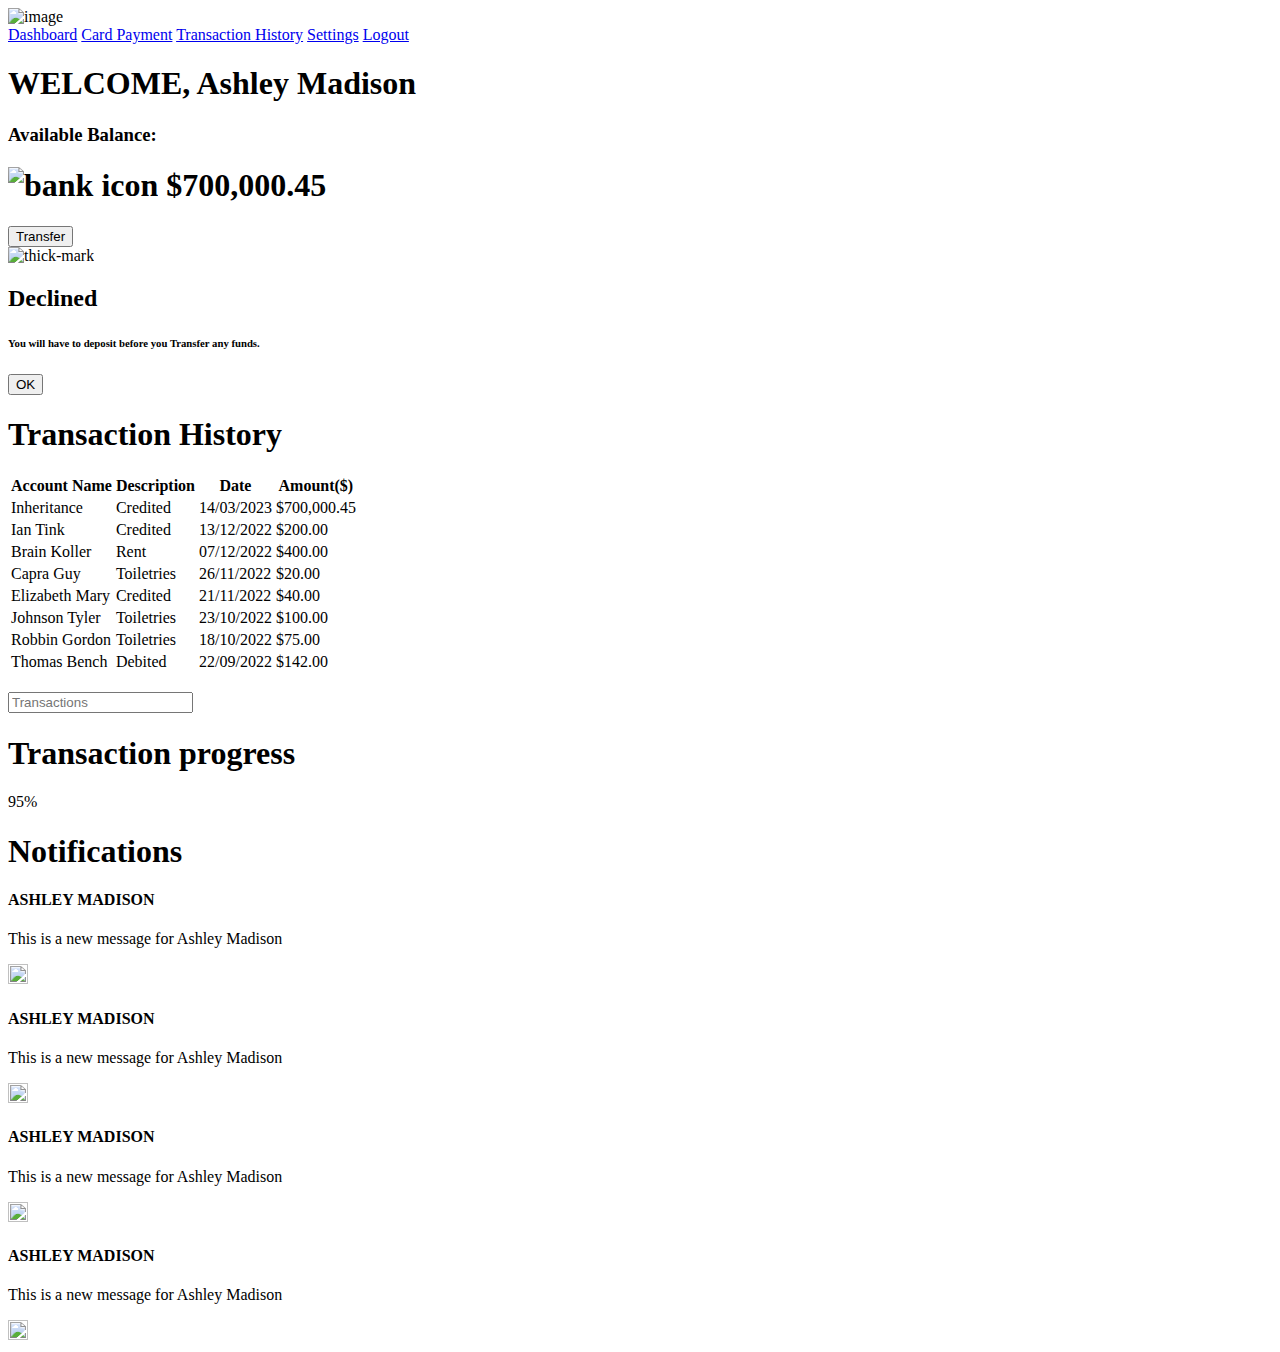
==== main.html @ 2a8e531a "another commit" ====
<!DOCTYPE html>
<html lang="en">
<head>
    <meta charset="UTF-8">
    <meta http-equiv="X-UA-Compatible" content="IE=edge">
    <meta name="viewport" content="width=device-width, initial-scale=1.0">
    <link rel="stylesheet" href="https://cdnjs.cloudflare.com/ajax/libs/font-awesome/6.3.0/css/all.min.css" integrity="sha512-SzlrxWUlpfuzQ+pcUCosxcglQRNAq/DZjVsC0lE40xsADsfeQoEypE+enwcOiGjk/bSuGGKHEyjSoQ1zVisanQ==" crossorigin="anonymous" referrerpolicy="no-referrer" />
    <link rel="stylesheet" href="main.css">
    <title>Bank Of America</title>
</head>
<body>
    <div class="container">
        <!------First Content------->
        <div class="sidenav" id="navlinks">
            <i class="fa-solid fa-xmark" onclick="hideMenu()"></i>
            <div class="header">
                <img src="Bank_of_America_logo_V.png" alt="image" width="50%">
            </div>
            <div class="lists">
                    <a href="main.html" class="menuList active">Dashboard</a>
                    <a href="#" class="menuList">Card Payment</a>
                    <a href="trans.html" class="menuList">Transaction History</a>
                    <a href="setting.html" class="menuList">Settings</a>
                    <a href="index.html" class="menuList">Logout</a>
            </div>
        </div>
         <!------Middle content------->
        <div class="content">
            <div class="first-content">    
                <h1><span>WELCOME, </span>Ashley Madison</h1>
                <i class="fa-solid fa-bars" onclick="showMenu()"></i>
            </div>
            <div class="second-content">
                <div class="notes">
                    <h3><b>Available Balance:</b></h3>
                    <h1><img src="bank-icon-5983.png" alt="bank icon" width="40px"> $700,000.45</h1>
                </div>
                
                <div class="button">
                    <button type="button" id="button" onclick="openPopup()">Transfer</button>
                </div>
            </div>
            <div class="popup" id="popup">
                <img src="error.png" alt="thick-mark" class="img">
                <h2>Declined</h2>
                <h6>You will have to deposit before you Transfer any funds.</h6>
                <button type="button" onclick="closePopup()">OK</button>
            </div>
            <div class="third-content">
                <h1>Transaction History</h1>
                <div class="table">
                    <table>
                        <tr>
                            <th>Account Name</th>
                            <th>Description</th>
                            <th>Date</th>
                            <th>Amount($)</th>
                        </tr>
                        <tr>
                            <td>Inheritance</td>
                            <td>Credited</td>
                            <td>14/03/2023</td>
                            <td class="green">$700,000.45</td>
                        </tr>
                        <tr>
                            <td>Ian Tink</td>
                            <td>Credited</td>
                            <td>13/12/2022</td>
                            <td class="green">$200.00</span></td>
                        </tr>
                        <tr>
                            <td>Brain Koller</td>
                            <td>Rent</td>
                            <td>07/12/2022</td>
                            <td class="red">$400.00</td>
                        </tr>
                        <tr>
                            <td>Capra Guy</td>
                            <td>Toiletries</td>
                            <td>26/11/2022</td>
                            <td class="red">$20.00</span></td>
                        </tr>
                        <tr>
                            <td>Elizabeth Mary</td>
                            <td>Credited</td>
                            <td>21/11/2022</td>
                            <td class="green">$40.00</td>
                        </tr>
                        <tr>
                            <td>Johnson Tyler</td>
                            <td>Toiletries</td>
                            <td>23/10/2022</td>
                            <td class="green">$100.00</td>
                        </tr>
                        <tr>
                            <td>Robbin Gordon</td>
                            <td>Toiletries</td>
                            <td>18/10/2022</td>
                            <td class="red">$75.00</td>
                        </tr>
                        <tr>
                            <td>Thomas Bench</td>
                            <td>Debited</td>
                            <td>22/09/2022</td>
                            <td class="red">$142.00</td>
                        </tr>
                    </table>
                </div>        
            </div>
        </div>
         <!------Last end content------->
        <div class="sidenav-2">
            <div class="images-settings">
                <img src="message.png" alt="" width="40px">
                <img src="Iohy.PNG" alt="" width="40px">
                <img src="Icon.PNG" alt="" width="40px">
            </div>
            <div class="search-box">
                <form action="#">
                    <input type="search " name="" id="" placeholder="Transactions">
                </form>
            </div>
            <div class="text-progress">
                <h1>Transaction progress</h1>
            </div>
            <div class="progress-bar">
                <div class="value">95%</div>
            </div>
            <div class="progress-notes">
               <h1>Notifications</h1>
               <div class="card-message">
                    <div class="list-head">
                        <div class="list">
                            <div class="head">
                                <h4>ASHLEY MADISON</h4>
                                <p>This is a new message for Ashley Madison</p>
                            </div>
                            <img src="1.PNG" alt="" width="20px" height="20px">
                        </div>
                        <div class="list">
                            <div class="head">
                                <h4>ASHLEY MADISON</h4>
                                <p>This is a new message for Ashley Madison</p>
                            </div>
                            <img src="1.PNG" alt="" width="20px" height="20px">
                        </div>
                        <div class="list">
                            <div class="head">
                                <h4>ASHLEY MADISON</h4>
                                <p>This is a new message for Ashley Madison</p>
                            </div>
                            <img src="1.PNG" alt="" width="20px" height="20px">
                        </div>
                        <div class="list">
                            <div class="head">
                                <h4>ASHLEY MADISON</h4>
                                <p>This is a new message for Ashley Madison</p>
                            </div>
                            <img src="1.PNG" alt="" width="20px" height="20px">
                        </div>
                    </div>
               </div>

            </div>
        </div>
    </div>

    <!--javascript placement here......-->
    <script>
         // -----------MenuLists------------
        const menuLists = document.querySelectorAll(".menuList");

        const changeActiveitem = () =>{
            menuLists.forEach(item => {
                item.classList.remove("active");
            })
        }

        menuLists.forEach(item =>{
            item.addEventListener("click", () =>{
                changeActiveitem();
                item.classList.add("active");
            })
        })
                // ---------Popups----------
        let popup = document.getElementById("popup");
        function openPopup(){
            popup.classList.add("open-popup");
        }
        function closePopup(){
            popup.classList.remove("open-popup");
        }

            var navlinks = document.getElementById("navlinks");
            function showMenu(){
                navlinks.style.right = "0";
            }
            function hideMenu(){
                navlinks.style.right = "-220px";
            }
    </script>
</body>
</html>
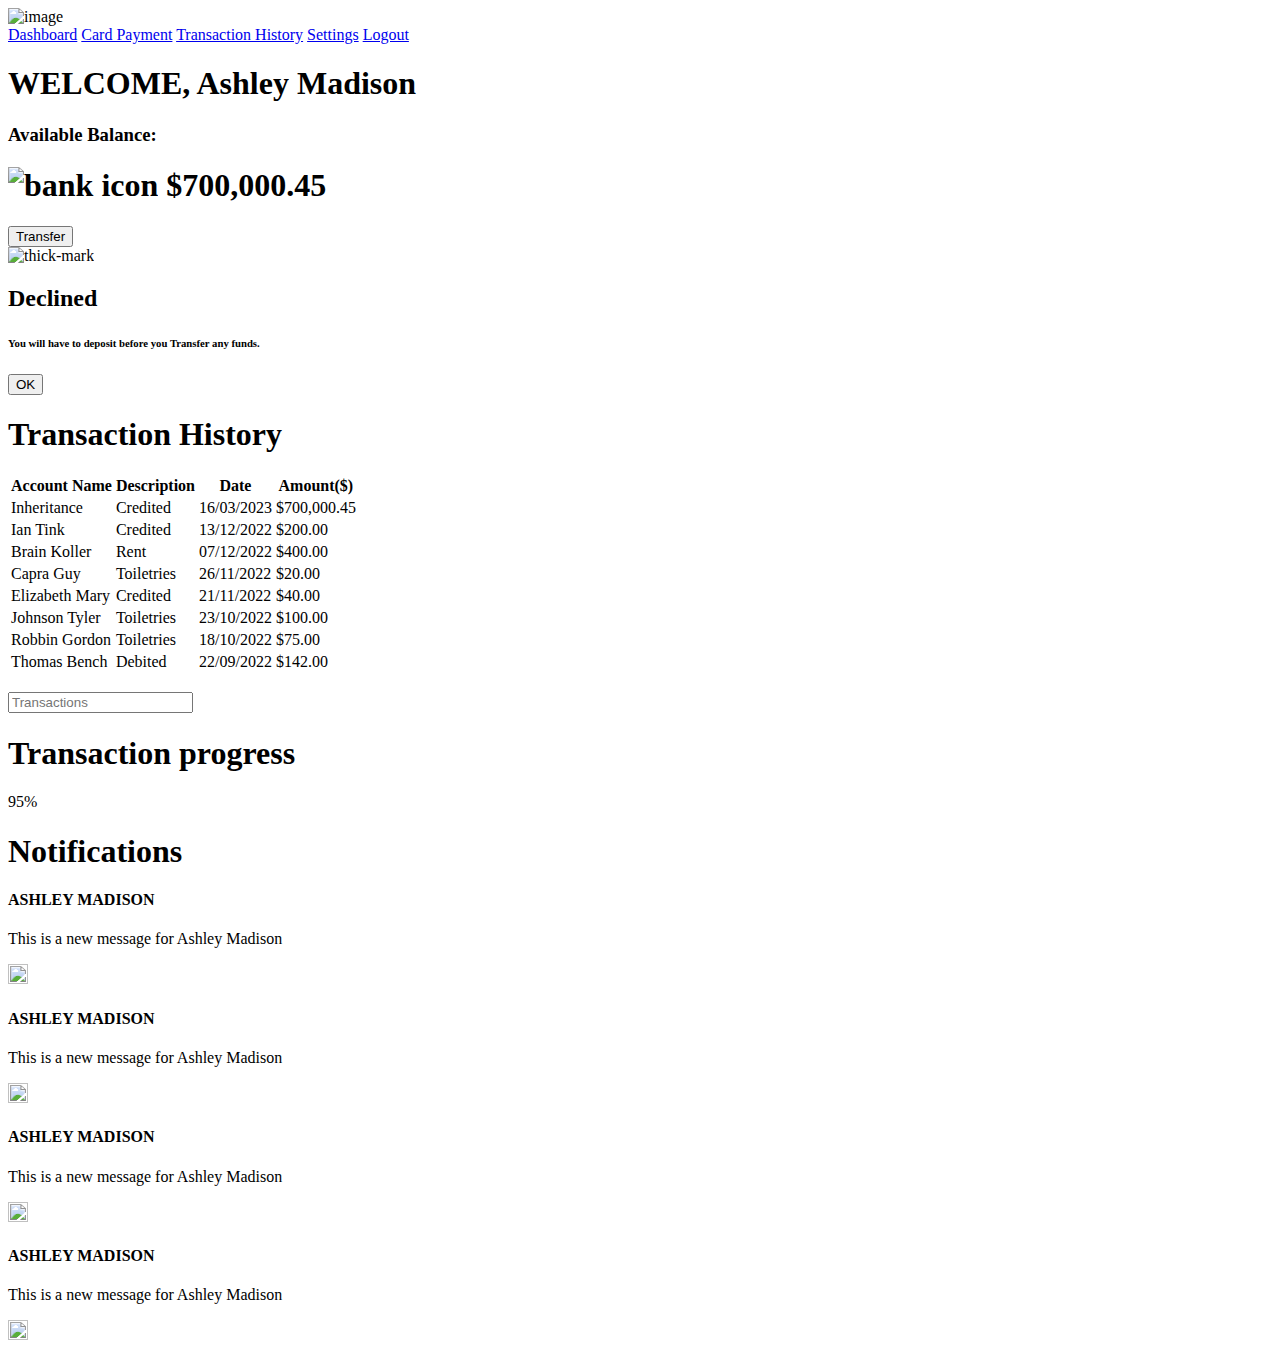
==== commit a60ccfc0: "date commit" ====
--- a/main.html
+++ b/main.html
@@ -59,7 +59,7 @@
                         <tr>
                             <td>Inheritance</td>
                             <td>Credited</td>
-                            <td>14/03/2023</td>
+                            <td>16/03/2023</td>
                             <td class="green">$700,000.45</td>
                         </tr>
                         <tr>
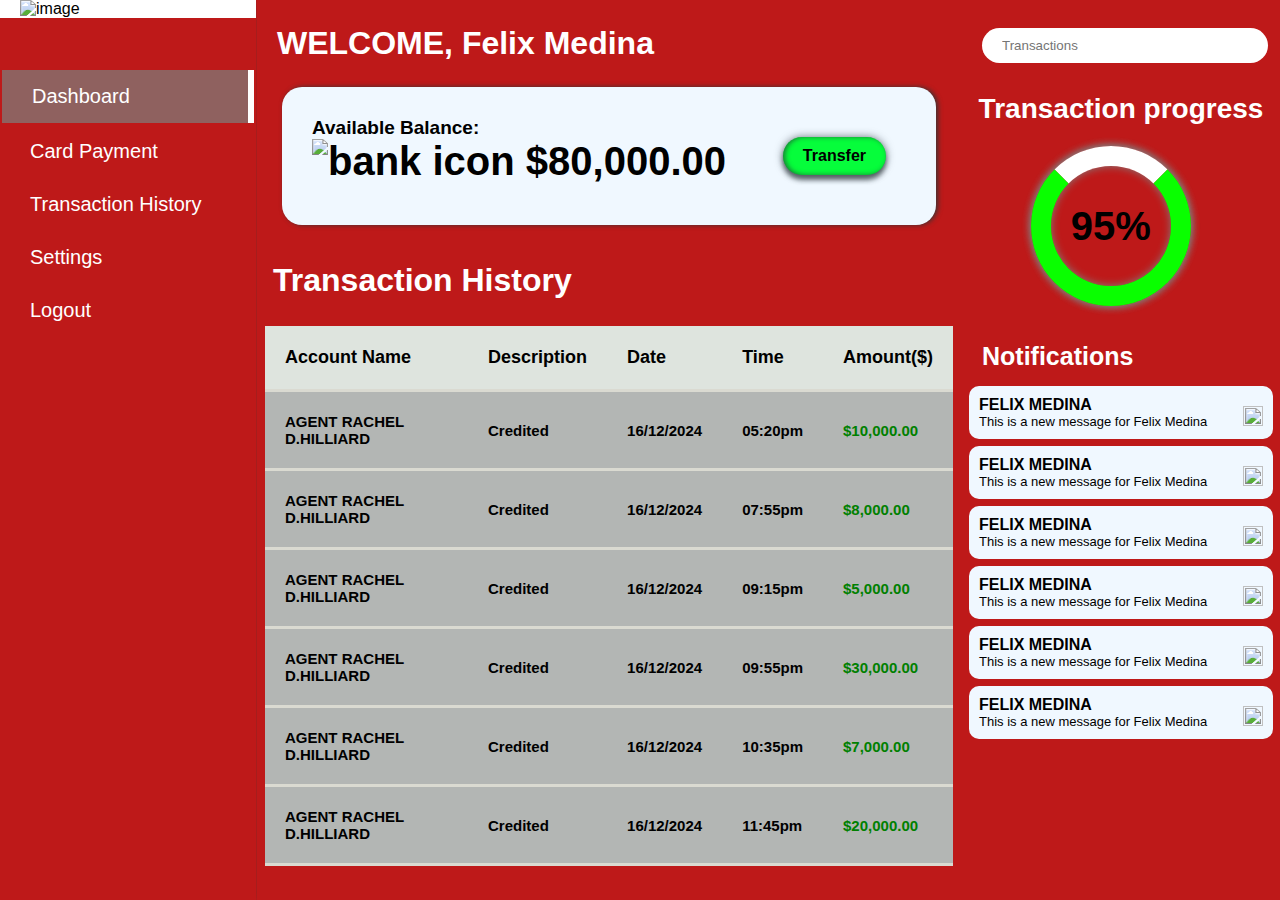
==== commit 0df95c4a: "commit 001" ====
--- a/main.html
+++ b/main.html
@@ -27,13 +27,13 @@
          <!------Middle content------->
         <div class="content">
             <div class="first-content">    
-                <h1><span>WELCOME, </span>Ashley Madison</h1>
+                <h1><span>WELCOME, </span>Felix Medina</h1>
                 <i class="fa-solid fa-bars" onclick="showMenu()"></i>
             </div>
             <div class="second-content">
                 <div class="notes">
                     <h3><b>Available Balance:</b></h3>
-                    <h1><img src="bank-icon-5983.png" alt="bank icon" width="40px"> $700,000.45</h1>
+                    <h1><img src="bank-icon-5983.png" alt="bank icon" width="40px"> $80,000.00</h1>
                 </div>
                 
                 <div class="button">
@@ -54,56 +54,52 @@
                             <th>Account Name</th>
                             <th>Description</th>
                             <th>Date</th>
+                            <th>Time</th>
                             <th>Amount($)</th>
                         </tr>
                         <tr>
-                            <td>Inheritance</td>
-                            <td>Credited</td>
-                            <td>16/03/2023</td>
-                            <td class="green">$700,000.45</td>
-                        </tr>
-                        <tr>
-                            <td>Ian Tink</td>
-                            <td>Credited</td>
-                            <td>13/12/2022</td>
-                            <td class="green">$200.00</span></td>
-                        </tr>
-                        <tr>
-                            <td>Brain Koller</td>
-                            <td>Rent</td>
-                            <td>07/12/2022</td>
-                            <td class="red">$400.00</td>
-                        </tr>
-                        <tr>
-                            <td>Capra Guy</td>
-                            <td>Toiletries</td>
-                            <td>26/11/2022</td>
-                            <td class="red">$20.00</span></td>
-                        </tr>
-                        <tr>
-                            <td>Elizabeth Mary</td>
-                            <td>Credited</td>
-                            <td>21/11/2022</td>
-                            <td class="green">$40.00</td>
-                        </tr>
-                        <tr>
-                            <td>Johnson Tyler</td>
-                            <td>Toiletries</td>
-                            <td>23/10/2022</td>
-                            <td class="green">$100.00</td>
-                        </tr>
-                        <tr>
-                            <td>Robbin Gordon</td>
-                            <td>Toiletries</td>
-                            <td>18/10/2022</td>
-                            <td class="red">$75.00</td>
-                        </tr>
-                        <tr>
-                            <td>Thomas Bench</td>
-                            <td>Debited</td>
-                            <td>22/09/2022</td>
-                            <td class="red">$142.00</td>
-                        </tr>
+                            <td>AGENT RACHEL D.HILLIARD</td>
+                            <td>Credited</td>
+                            <td>16/12/2024</td>
+                            <td>05:20pm</td>
+                            <td class="green">$10,000.00</td>
+                        </tr>
+                        <tr>
+                            <td>AGENT RACHEL D.HILLIARD</td>
+                            <td>Credited</td>
+                            <td>16/12/2024</td>
+                            <td>07:55pm</td>
+                            <td class="green">$8,000.00</td>
+                        </tr>
+                        <tr>
+                            <td>AGENT RACHEL D.HILLIARD</td>
+                            <td>Credited</td>
+                            <td>16/12/2024</td>
+                            <td>09:15pm</td>
+                            <td class="green">$5,000.00</td>
+                        </tr>
+                        <tr>
+                            <td>AGENT RACHEL D.HILLIARD</td>
+                            <td>Credited</td>
+                            <td>16/12/2024</td>
+                            <td>09:55pm</td>
+                            <td class="green">$30,000.00</td>
+                        </tr>
+                        <tr>
+                            <td>AGENT RACHEL D.HILLIARD</td>
+                            <td>Credited</td>
+                            <td>16/12/2024</td>
+                            <td>10:35pm</td>
+                            <td class="green">$7,000.00</td>
+                        </tr>
+                        <tr>
+                            <td>AGENT RACHEL D.HILLIARD</td>
+                            <td>Credited</td>
+                            <td>16/12/2024</td>
+                            <td>11:45pm</td>
+                            <td class="green">$20,000.00</td>
+                        </tr>
+                        
                     </table>
                 </div>        
             </div>
@@ -132,29 +128,43 @@
                     <div class="list-head">
                         <div class="list">
                             <div class="head">
-                                <h4>ASHLEY MADISON</h4>
-                                <p>This is a new message for Ashley Madison</p>
-                            </div>
-                            <img src="1.PNG" alt="" width="20px" height="20px">
-                        </div>
-                        <div class="list">
-                            <div class="head">
-                                <h4>ASHLEY MADISON</h4>
-                                <p>This is a new message for Ashley Madison</p>
-                            </div>
-                            <img src="1.PNG" alt="" width="20px" height="20px">
-                        </div>
-                        <div class="list">
-                            <div class="head">
-                                <h4>ASHLEY MADISON</h4>
-                                <p>This is a new message for Ashley Madison</p>
-                            </div>
-                            <img src="1.PNG" alt="" width="20px" height="20px">
-                        </div>
-                        <div class="list">
-                            <div class="head">
-                                <h4>ASHLEY MADISON</h4>
-                                <p>This is a new message for Ashley Madison</p>
+                                <h4>FELIX MEDINA</h4>
+                                <p>This is a new message for Felix Medina</p>
+                            </div>
+                            <img src="1.PNG" alt="" width="20px" height="20px">
+                        </div>
+                        <div class="list">
+                            <div class="head">
+                                <h4>FELIX MEDINA</h4>
+                                <p>This is a new message for Felix Medina</p>
+                            </div>
+                            <img src="1.PNG" alt="" width="20px" height="20px">
+                        </div>
+                        <div class="list">
+                            <div class="head">
+                                <h4>FELIX MEDINA</h4>
+                                <p>This is a new message for Felix Medina</p>
+                            </div>
+                            <img src="1.PNG" alt="" width="20px" height="20px">
+                        </div>
+                        <div class="list">
+                            <div class="head">
+                                <h4>FELIX MEDINA</h4>
+                                <p>This is a new message for Felix Medina</p>
+                            </div>
+                            <img src="1.PNG" alt="" width="20px" height="20px">
+                        </div>
+                        <div class="list">
+                            <div class="head">
+                                <h4>FELIX MEDINA</h4>
+                                <p>This is a new message for Felix Medina</p>
+                            </div>
+                            <img src="1.PNG" alt="" width="20px" height="20px">
+                        </div>
+                        <div class="list">
+                            <div class="head">
+                                <h4>FELIX MEDINA</h4>
+                                <p>This is a new message for Felix Medina</p>
                             </div>
                             <img src="1.PNG" alt="" width="20px" height="20px">
                         </div>
--- a/main.css
+++ b/main.css
@@ -0,0 +1,728 @@
+*{
+    padding: 0;
+    margin: 0;
+    box-sizing: border-box;
+    font-family: "poppins", sans-serif;
+}
+.container{
+    width: 100%;
+    height: 100vh;
+    display: grid;
+    grid-template-columns: 20% 55% auto;
+    gap: 1px;
+    position: relative;
+    background: rgb(190, 25, 25);
+    /* background-color: rgba(204, 202, 202, 0.842); */
+}
+/* ----------side-nav1-------- */
+.sidenav{
+    /* background-color: rgb(254, 255, 255); */
+    background: rgb(190, 25, 25);
+    /* border-radius: 5px; */
+    box-shadow: 2px 1px 10px rgba(54, 53, 53, 0.288);
+}
+.sidenav .header{
+    margin-bottom: 50px;
+    margin-left: 0px;
+    padding-left: 20px;
+    background-color: white;
+}
+.header img{
+    width: 90%;
+}
+.lists{
+    margin: 8px 0;
+    display: flex;
+    flex-direction: column;
+}
+.lists a{
+    text-decoration: none;
+    padding: 15px 30px;
+    color: #fff;
+    transition: all 300ms ease;
+    font-size: 20px;
+}
+.lists a:hover{
+    background-color: rgba(116, 139, 136, 0.63);
+}
+.lists .active{
+    padding: 15px 30px;
+    background-color: rgba(116, 139, 136, 0.63);
+    color: #fff;
+    margin: 2px;
+    font-size: 20px;
+    border-right: 6px solid rgb(255, 255, 255);
+}
+/* ----------Main contect-------- */
+.content{
+    /* background-color: rgb(255, 255, 255); */
+    background: rgb(190, 25, 25);
+}
+.first-content{
+    margin: 25px 20px ;
+}
+.first-content h1{
+    color: #fff;
+}
+.second-content{
+    /* border: 1px solid blue; */
+    padding: 30px 30px;
+    border-radius: 20px;
+    margin: 10px 25px;
+    box-shadow: 2px 0 5px rgb(56, 52, 52);
+    display: flex;
+    justify-content: space-between;
+    background-color: aliceblue;
+}
+.notes h3{
+    font-size: 19px;
+    font-weight: 500;
+}
+.notes h1{
+    font-size: 40px;
+}
+.button{
+    padding: 20px;
+}
+.button button{
+    padding: 10px 20px;
+    margin-top: 0px;
+    font-size: 16px;
+    font-weight: 600;
+    border: 0;
+    border-radius: 20px;
+    background-color: rgb(6, 253, 59);
+    cursor: pointer;
+    box-shadow:  inset 2px 0 5px #222e33a2, 0 5px 5px #222e33a2,0 0 9px #222e33a2;
+}
+.popup{
+    width: 400px;
+    position: absolute;
+    display: flex;
+    flex-direction: column;
+    top: 0;
+    left: 50%;
+    border-radius: 8px;
+    background: rgba(188, 229, 236, 0.849);
+    transform: translate(-50%,-50%) scale(0.1);
+    text-align: center;
+    padding: 0 26px 40px;
+    visibility: hidden;
+    transition: transform 0.4s, top 0.4s;
+}
+.popup .img{
+    width: 100px;
+    margin-top: -50px;
+    margin-left: 120px;
+    border-radius: 50px;
+    box-shadow: 0 2px 5px rgba(44, 40, 40, 0.2)
+}
+.open-popup{
+    top: 50%;
+    visibility: visible;
+    transform: translate(-50%,-50%) scale(1.0);
+}
+.popup h2{
+    font-size: 30px;
+    margin: 10px 0 4px;
+}
+.popup button{
+    padding: 10px 0;
+    width: 100%;
+    margin-top: 30px;
+    background: rgb(204, 13, 13);
+    color: #fff;
+    font-size: 20px;
+    font-weight: 600;
+    border-radius: 20px;
+    border: 0;
+    outline: none;
+    cursor: pointer;
+}
+.popup h6{
+    font-size: 17px;
+    font-weight: 600;
+}
+.fa-solid{
+    font-size: 30px;
+    display: none;
+}
+.third-content{
+    margin: 10px 8px;
+}
+.third-content h1{
+    padding: 27px 8px;
+    color: #fff;
+}
+.table table{
+    width: 100%;
+    border-collapse: collapse;
+}
+.table table td,th{
+    background-color: rgb(179, 182, 180);
+    padding: 21px 20px;
+    border-bottom: 3px solid rgb(218, 218, 209);
+    text-align: left;
+    font-size: 15px;
+    font-weight: 600;
+}
+.table table th{
+    background-color: rgb(222, 228, 222);
+    font-size: 18px;
+}
+.table-cont table{
+    width: 100%;
+    border-collapse: collapse;
+    visibility: hidden;
+    display: none;
+}
+table td span{
+    color: green;
+}
+.green{
+    color: green;
+}
+.yellow{
+    color: rgb(229, 255, 0);
+}
+.table-cont table td,th{
+    background-color: rgb(179, 182, 180);
+    padding: 21px 20px;
+    border-bottom: 3px solid rgb(218, 218, 209);
+    text-align: left;
+}
+.table-cont table th{
+    background-color: rgb(88, 165, 88);
+}
+.button-table{
+    padding: 20px;
+    visibility: hidden;
+}
+.button-table button{
+    padding: 10px 15px;
+    border-radius: 10px;
+    border: 0;
+    outline: none;
+    background-color: rgb(47, 130, 155);
+    color: #fff;
+    font-size: 15px;
+    transition: 0.5s;
+}
+.button-table button:hover{
+    background-color: rgb(120, 161, 214);
+    color: black;
+    font-weight: 600;
+}
+/* ----------side-nav2-------- */
+.sidenav-2{
+    /* background-color: rgb(225, 238, 238); */
+    background: rgb(190, 25, 25);
+}
+.images-settings{
+    text-align: right;
+    cursor: pointer;
+}
+.images-settings img{
+    padding: 0px;
+    margin-right: 10px;
+    margin-top: 5px;
+}
+.search-box form input{
+    padding: 10px 20px;
+    border-radius: 20px;
+    border: 0;
+    width: 90%;
+    margin-left: 20px;
+    margin-top: 10px;
+    outline:  none;
+}
+.progress-bar{
+    position: relative;
+    display: inline-block;
+    width: 10rem;
+    height: 10rem;
+    border-radius: 9rem;
+    margin: 1.3rem 4.3rem ;
+    border: 1.3rem solid black;
+    box-shadow: inset 0 0 9px grey,  0px 0px 9px grey, 0px 0px 9px grey;
+    border-left-color: rgb(9, 255, 0);
+    border-top-color: rgb(255, 255, 255);
+    border-right-color: rgb(9, 255, 0);
+    border-bottom-color: rgb(9, 255, 0);
+    text-align: center;
+}
+.text-progress{
+    text-align: center;
+    font-size: 14px;
+    margin-top: 30px;
+}
+.text-progress h1{
+    color: #fff;
+}
+.progress-bar .value{
+    /* position: absolute;
+    bottom: 0;
+    left: 27px;
+    top: 35px; */
+    padding: 38px 20px;
+    font-weight: 600;
+    font-size: 40px;
+}
+.progress-notes h1{
+    margin: 15px 20px;
+    font-size: 25px;
+    color: #fff;
+}
+.list-head .list{
+    margin: 7px 7px;
+}
+.list{
+    display: flex;
+    justify-content: space-between;
+    border: 0;
+    /* margin: 5px 5px; */
+    border-radius: 10px;
+    background-color: aliceblue;
+    padding: 10px 10px;
+}
+.list .head p{
+    font-size: 13px;
+}
+.list img{
+    margin-top: 10px;
+}
+.red{
+    color: red;
+}
+/* ----------All medis queries codes-------- */
+@media screen and (max-width:1090px) {
+    .container{
+        display: grid;
+        overflow: visible;
+        column-gap: 1px;
+        grid-template-columns: 23% auto 27%;
+    }
+    /* ----------side-nav1-------- */
+    .sidenav .header{
+        margin: 0px 0 50px 0;
+    }
+    .header img{
+        width: 90%;
+    }
+    .lists a{
+        font-size: 18px;
+        margin-top: 20px;
+    }
+    /* ----------Main contect-------- */
+    .first-content h1 span{
+        font-size: 25px;
+    }
+    .first-content{
+        padding-top: 10px;
+        padding-bottom: 10px;
+    }
+    .second-content{
+        padding: 20px 20px;
+        margin: 10px 10px;
+    }
+    .notes img{
+        width: 35px;
+    }
+    .notes h1{
+        font-size: 30px;
+        margin: 3px 2px;
+    }
+    .button{
+        padding: 14px 0px;
+    }
+    .third-content{
+        margin: 0px 2px;
+    }
+    .third-content .hide{
+        visibility: hidden;
+    }
+    .third-content h1{
+        padding: 34px 10px;
+    }
+    .table table td,th{
+        padding: 22px 10px;
+    }
+    /* ----------side-nav2-------- */
+    .sidenav-2{
+        padding-right: 7px;
+    }
+    .search-box form input{
+        margin: 10px 8px;
+    }   
+    .progress-bar{
+        margin: 1rem 2.2rem;
+    }
+    .text-progress h1{
+        font-size: 20px;
+    }
+    .list-head .list{
+        margin: 7px 4px;
+    }
+    .list{
+        padding: 8px 5px;
+        border-radius: 5px;
+    }
+    .table-cont{
+        display: none;
+    }
+}
+@media screen and (max-width:900px) {
+    .container{
+        /* background-color: red; */
+        display: grid;
+        grid-template-columns: 20% auto 27%;
+    }
+    /* ------sidenav1--------- */
+    .sidenav .header{
+        margin-bottom: 20px;
+        margin-left: 0;
+    }
+    .header img{
+        width: 100%;
+    }
+    .notes h3{
+        font-size: 15px;
+    }
+    .notes h1{
+        font-size: 90px;
+    }
+    .hide{
+        visibility: visible;
+    
+    }
+    .lists a,.lists .active{
+        font-size: 15px;
+        font-weight: 600;
+        padding: 15px 3px;
+        margin: 10px 0px;
+    }
+
+    /* .lists .active{
+        font-size: 15px;
+    } */
+    .third-content table .hide{
+        visibility: visible;
+    }
+
+}
+@media screen and (max-width:944px){
+    /* .container{
+        background-color: blue;
+    } */
+/* ------sidenav1--------- */
+    .sidenav .header{
+        margin-left: 0;
+        padding-left: 0;
+        margin-bottom: 60px;
+    }
+    .header img{
+        width: 100%;
+
+    }
+    .table table td,th{
+        font-size: 12px;
+        font-weight: 600;
+    }
+    .notes h3{
+        font-size: 15px;
+    }
+    .notes h1{
+        font-size: 90px;
+    }
+    .table table th{
+        font-size: 14px;
+        font-weight: 600;
+    }
+    .notes h1{
+        font-size: 20px;
+    }
+}
+@media screen and (max-width:880px){
+    .container{
+        background-color: rgb(5, 250, 5);
+        display: grid;
+        column-gap: 1px;
+        grid-template-columns: 25% auto;
+        overflow: auto;
+    }
+    /* ------sidenav1--------- */
+    .sidenav{
+        border-radius: 0;
+    }
+    .sidenav .header{
+       margin-left: 0px;
+    }
+    .header img{
+        width: 100%;
+    }
+    .lists{
+        margin: 1px 2px;
+    }
+    .lists a, .lists .active{
+        padding: 13px;
+    }
+    /*main content-----*/
+    .second-content{
+        padding: 40px 40px;
+    }
+    .notes h3{
+        font-size: 20px;
+        font-weight: 500;
+    }
+    .notes h1{
+        font-size: 37px;
+    }
+    .notes h1 img{
+        width: 9%;
+    }
+    /*------sidena2--------- */
+    .sidenav-2{
+        display: none;
+    }
+    /* .button-table{
+        padding: 20px;
+        visibility: visible;
+    } */
+    /* .table-cont table{
+        width: 100%;
+        border-collapse: collapse;
+        visibility: visible;
+        display: table;
+    } */
+
+}
+@media screen and (max-width:750px){
+    .lists{
+        margin: 1px 2px;
+    }
+    .lists a, .lists .active{
+        padding: 9px;
+    }
+    .notes h1{
+        font-size: 30px;
+    }
+    .table table{
+        width: 100%;
+        border-collapse: collapse;
+        visibility: visible;
+        display: table;
+    }
+    .table table td,th{
+        background-color: rgb(179, 182, 180);
+        padding: 10px 19px;
+        border-bottom: 3px solid rgb(218, 218, 209);
+        text-align: left;
+    }
+    .table table th{
+        background-color: rgb(163, 168, 167);
+    }
+    /* .table-cont table{
+        width: 100%;
+        border-collapse: collapse;
+        display: block;
+    } */
+}
+@media screen and (max-width:670px){
+    .container{
+        display: grid;
+        width: 120%;
+        grid-template-columns:  auto ;
+        overflow-x: hidden;
+    }
+    .notes h1{
+        font-size: 32px;
+    }
+    .sidenav {
+        position: absolute;
+        background: rgb(190, 25, 25);
+        display: block;
+        min-height: 60vh;
+        width: 200px;
+        top: 0;
+        right: -210px;
+        text-align: left;
+        z-index: 2;
+        padding-top: 30px;
+        transition: 1s;
+    }
+    .sidenav .header{
+        margin-top: 10px;
+        margin-bottom: 20px;
+    }
+    .sidenav .header img{
+        width: 90%;
+        margin-left: 10px;
+    }
+    .sidenav .lists{
+        margin-top: -10px;
+    }
+    .sidenav .lists a{
+        font-size: 18px;
+        font-weight: 500;
+    }
+    .first-content h1 span{
+        font-size: 20px;
+    }
+    .first-content h1{
+        font-size: 25px;
+    }
+/* --------side nav 1--------- */
+   .first-content{
+        display: flex;
+        justify-content: space-between;
+    } 
+    .table-cont table{
+        width: 100%;
+        border-collapse: collapse;
+        display: block;
+    }
+    .sidenav .fa-xmark{
+        padding-left: 5px;
+        border: 4px solid rgb(255, 255, 255);
+        width: 40px;
+        margin-left: 4px;
+    }
+    .fa-solid{
+        display: block;
+        cursor: pointer;
+        color: #fff;
+    }
+}
+@media screen and (max-width:530px){ 
+    .sidenav {
+        position: absolute;
+        background: rgb(190, 25, 25);
+        display: block;
+        min-height: 100vh;
+        width: 200px;
+        top: 0;
+        right: -210px;
+        text-align: left;
+        z-index: 2;
+        padding-top: 30px; 
+        transition: 1s;
+    }
+    .sidenav .header{
+        margin-top: 10px;
+        margin-left: 2px;
+        margin-bottom: 30px;
+    }
+    .sidenav .header img{
+        padding-left: 0;
+        width: 100%;
+    }
+    .sidenav .lists{
+        margin-top: -10px;
+    }
+    .sidenav .lists a{
+        font-size: 18px;
+        font-weight: 500;
+    }
+    .second-content{
+        padding: 30px 30px;
+    }
+    .notes h3{
+        font-size: 15px;
+        font-weight: 500;
+    }
+    .notes h1{
+        font-size: 28px;
+    }
+    .notes h1 img{
+        width: 10%;
+    }
+/* --------side nav 1--------- */
+   .first-content{
+        display: flex;
+        justify-content: space-between;
+    } 
+    .table-cont table{
+        width: 100%;
+        border-collapse: collapse;
+        display: block;
+    }
+    .sidenav .fa-xmark{
+        padding-left: 5px;
+        border: 4px solid rgb(255, 255, 255);
+        width: 40px;
+        margin-left: 4px;
+    }
+    .fa-solid{
+        display: block;
+        cursor: pointer;
+        color: #fff;
+    }
+}
+@media screen and (max-width:375px){
+    .container{
+        width: 120%;
+    }
+    .sidenav {
+        position: absolute;
+        background: rgb(190, 25, 25);
+        display: block;
+        min-height: 100vh;
+        width: 200px;
+        top: 0;
+        right: -210px;
+        text-align: left;
+        z-index: 2;
+        padding-top: 30px; 
+        transition: 1s;
+    }
+    .sidenav .header{
+        margin-top: 10px;
+        margin-left: 2px;
+        margin-bottom: 30px;
+    }
+    .sidenav .header img{
+        padding-left: 0;
+        width: 100%;
+    }
+    .sidenav .lists{
+        margin-top: -10px;
+    }
+    .sidenav .lists a{
+        font-size: 18px;
+        font-weight: 500;
+    }
+    .second-content{
+        padding: 30px 30px;
+    }
+    .notes h3{
+        font-size: 15px;
+        font-weight: 500;
+    }
+    .notes h1{
+        font-size: 28px;
+    }
+    .notes h1 img{
+        width: 10%;
+    }
+/* --------side nav 1--------- */
+   .first-content{
+        display: flex;
+        justify-content: space-between;
+    } 
+    .table-cont table{
+        width: 100%;
+        border-collapse: collapse;
+        display: block;
+    }
+    .sidenav .fa-xmark{
+        padding-left: 5px;
+        border: 4px solid rgb(255, 255, 255);
+        width: 40px;
+        margin-left: 4px;
+    }
+    .fa-solid{
+        display: block;
+        cursor: pointer;
+        color: #fff;
+    }
+}
